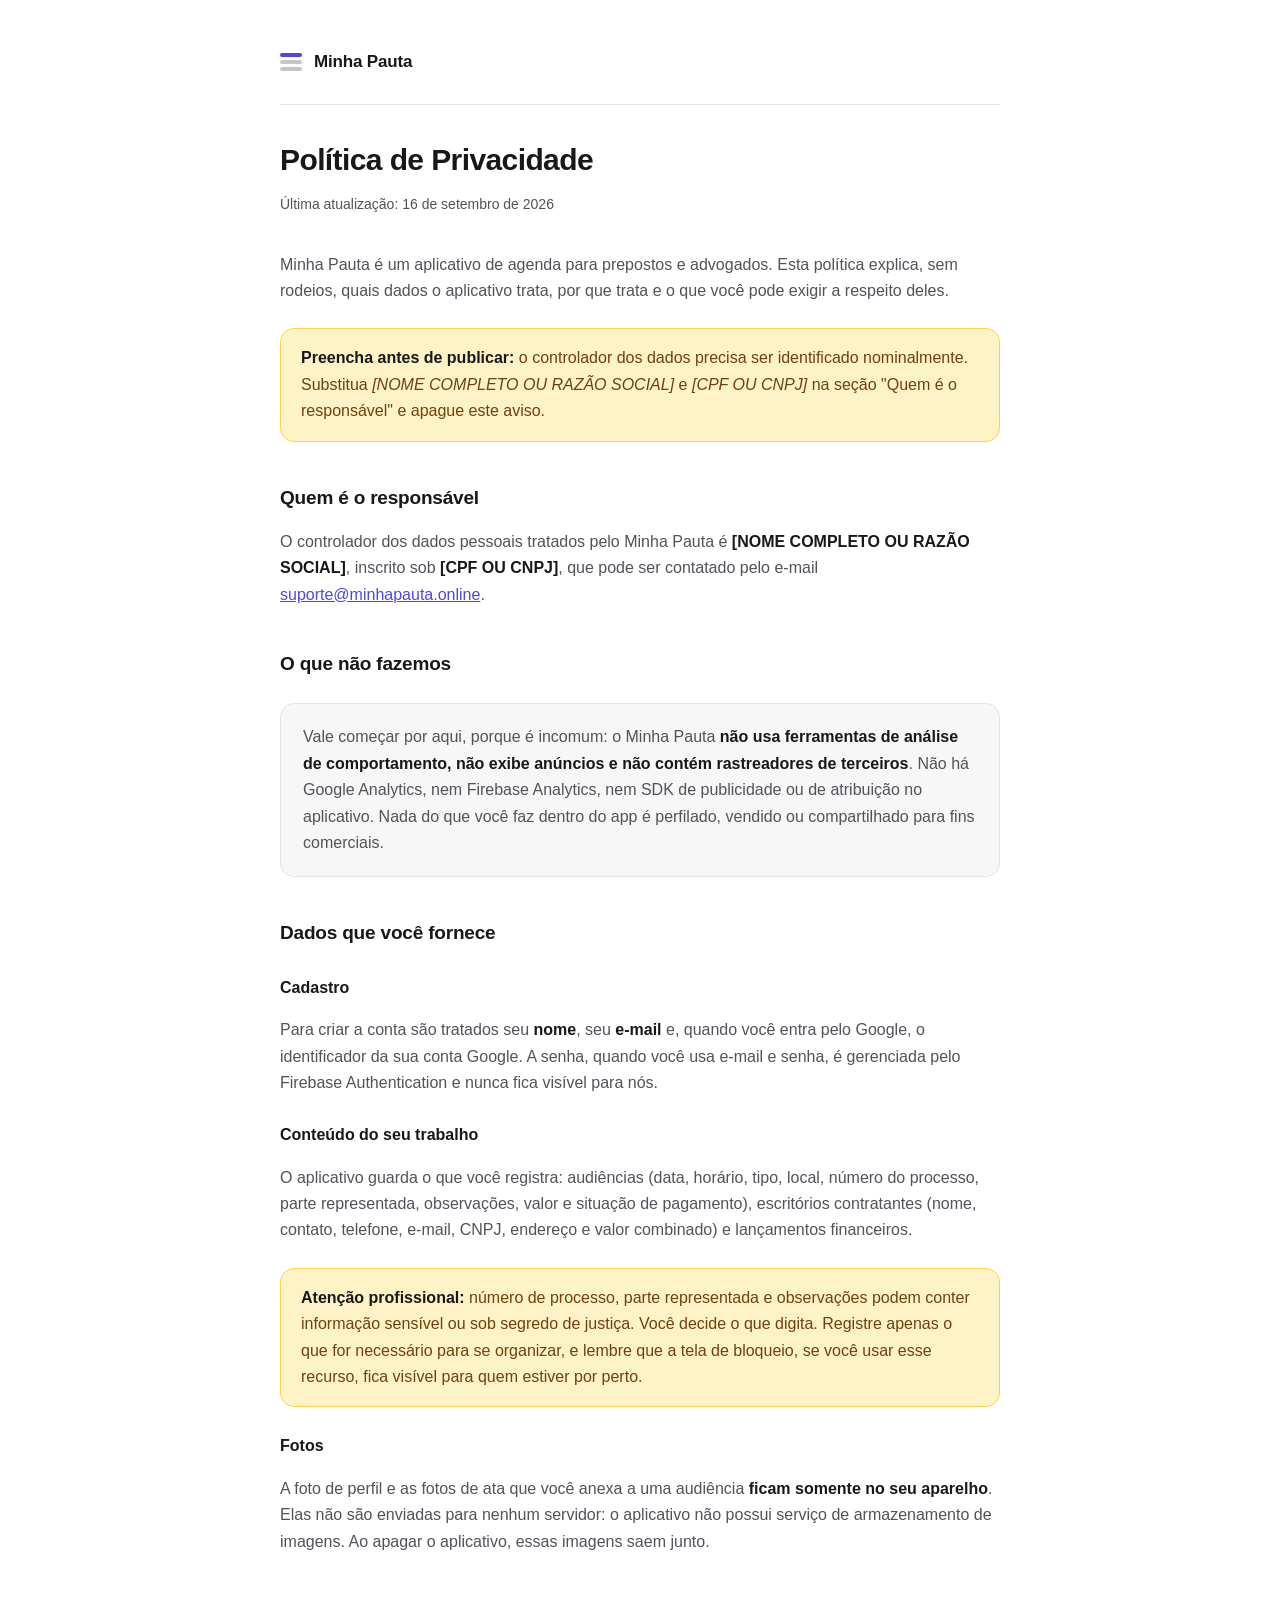
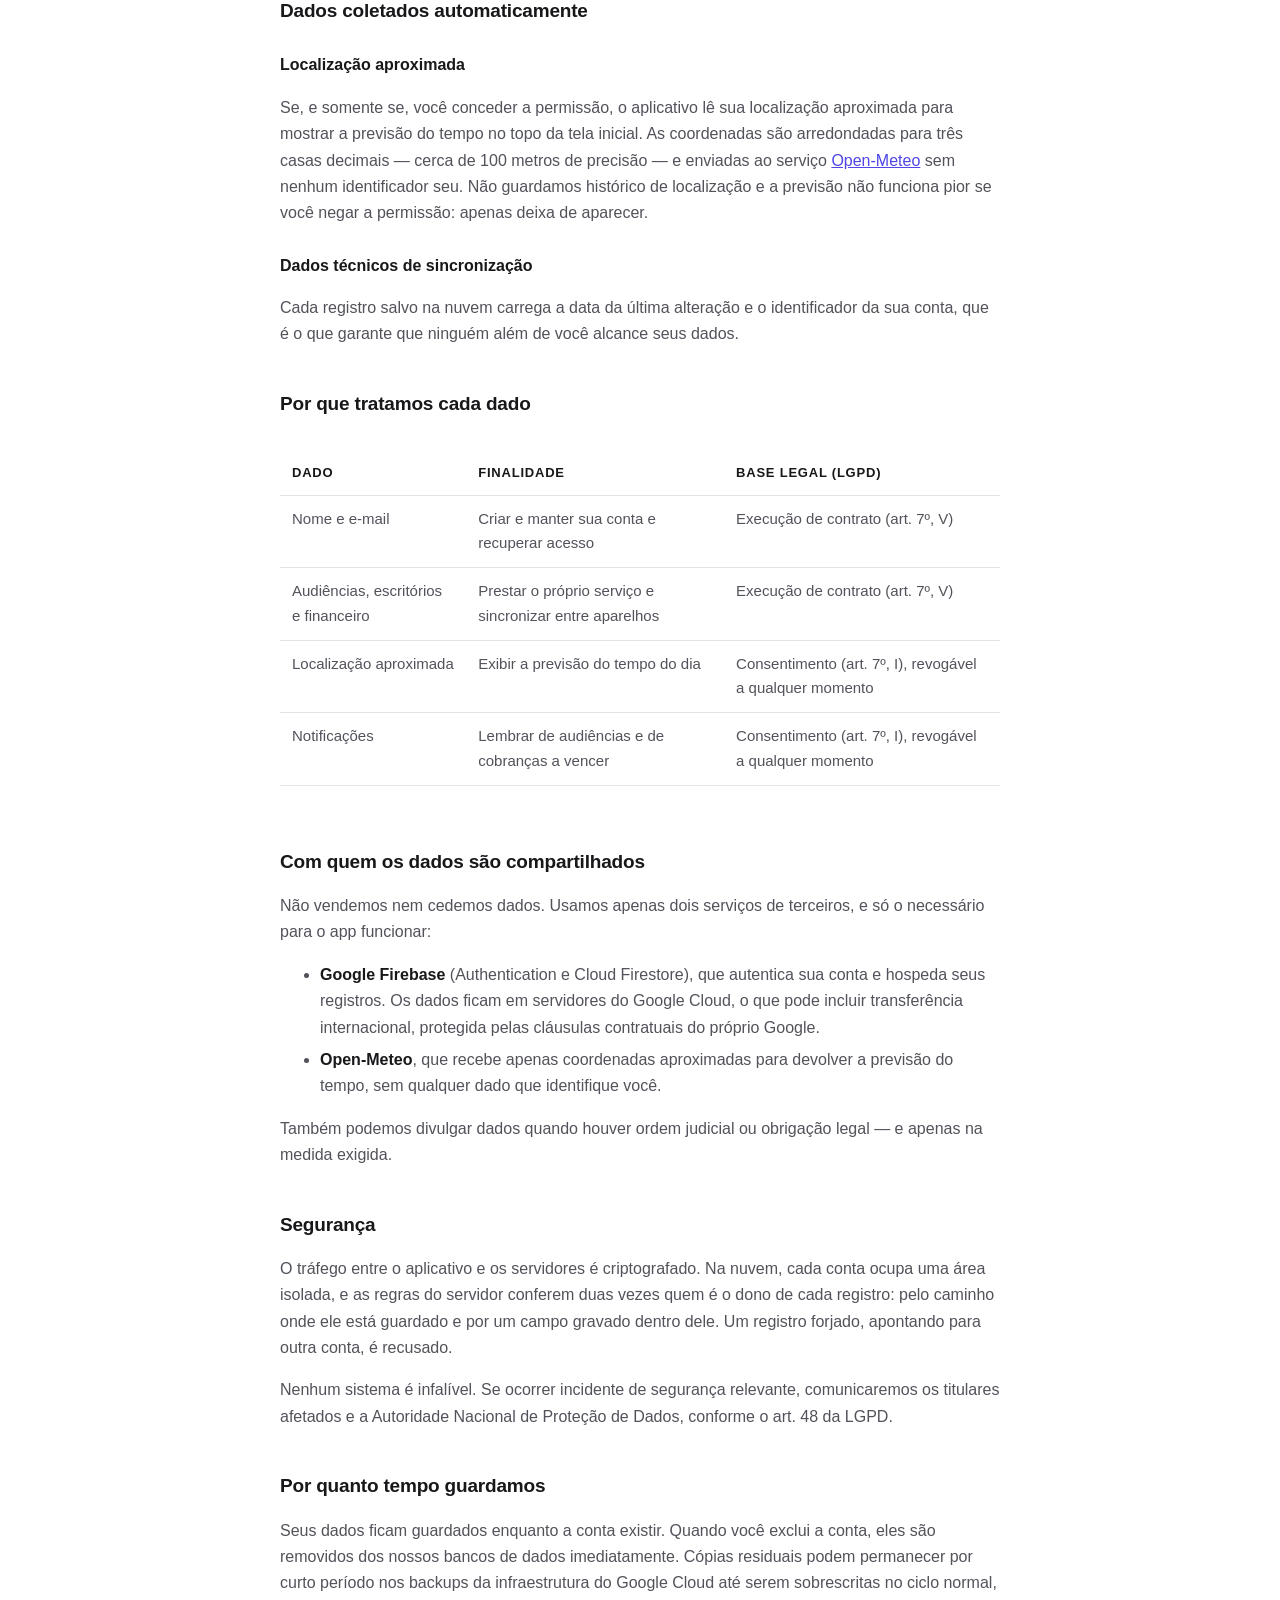
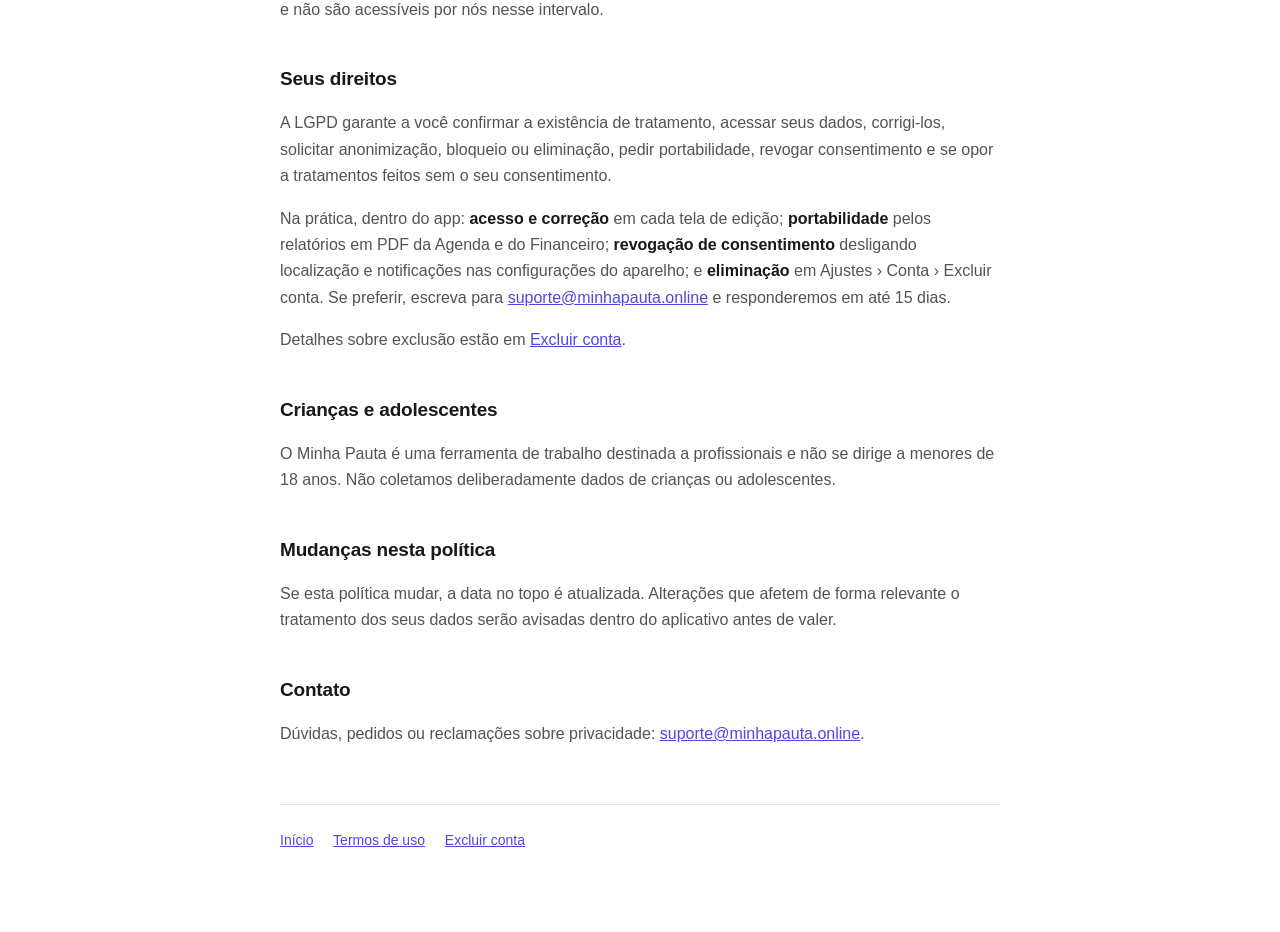
==== privacidade.html @ 0e904e66 "Publica as páginas exigidas pela Google Play Política de privacidade, termos de uso e a página de pe" ====
<!doctype html>
<html lang="pt-BR">
<head>
<meta charset="utf-8">
<meta name="viewport" content="width=device-width, initial-scale=1">
<title>Política de Privacidade — Minha Pauta</title>
<link rel="stylesheet" href="estilo.css">
</head>
<body>
<div class="pagina">

<header class="marca">
  <span class="simbolo" aria-hidden="true">
    <span class="ativa"></span><span></span><span></span>
  </span>
  <span class="nome">Minha Pauta</span>
</header>

<h1>Política de Privacidade</h1>
<p class="data">Última atualização: 16 de setembro de 2026</p>

<p>
  Minha Pauta é um aplicativo de agenda para prepostos e advogados. Esta
  política explica, sem rodeios, quais dados o aplicativo trata, por que
  trata e o que você pode exigir a respeito deles.
</p>

<div class="aviso">
  <p>
    <strong>Preencha antes de publicar:</strong> o controlador dos dados
    precisa ser identificado nominalmente. Substitua
    <em>[NOME COMPLETO OU RAZÃO SOCIAL]</em> e <em>[CPF OU CNPJ]</em> na
    seção "Quem é o responsável" e apague este aviso.
  </p>
</div>

<h2>Quem é o responsável</h2>
<p>
  O controlador dos dados pessoais tratados pelo Minha Pauta é
  <strong>[NOME COMPLETO OU RAZÃO SOCIAL]</strong>, inscrito sob
  <strong>[CPF OU CNPJ]</strong>, que pode ser contatado pelo e-mail
  <a href="mailto:suporte@minhapauta.online">suporte@minhapauta.online</a>.
</p>

<h2>O que não fazemos</h2>
<div class="cartao">
  <p>
    Vale começar por aqui, porque é incomum: o Minha Pauta
    <strong>não usa ferramentas de análise de comportamento, não exibe
    anúncios e não contém rastreadores de terceiros</strong>. Não há
    Google Analytics, nem Firebase Analytics, nem SDK de publicidade ou
    de atribuição no aplicativo. Nada do que você faz dentro do app é
    perfilado, vendido ou compartilhado para fins comerciais.
  </p>
</div>

<h2>Dados que você fornece</h2>

<h3>Cadastro</h3>
<p>
  Para criar a conta são tratados seu <strong>nome</strong>, seu
  <strong>e-mail</strong> e, quando você entra pelo Google, o
  identificador da sua conta Google. A senha, quando você usa e-mail e
  senha, é gerenciada pelo Firebase Authentication e nunca fica visível
  para nós.
</p>

<h3>Conteúdo do seu trabalho</h3>
<p>
  O aplicativo guarda o que você registra: audiências (data, horário,
  tipo, local, número do processo, parte representada, observações,
  valor e situação de pagamento), escritórios contratantes (nome,
  contato, telefone, e-mail, CNPJ, endereço e valor combinado) e
  lançamentos financeiros.
</p>

<div class="aviso">
  <p>
    <strong>Atenção profissional:</strong> número de processo, parte
    representada e observações podem conter informação sensível ou sob
    segredo de justiça. Você decide o que digita. Registre apenas o que
    for necessário para se organizar, e lembre que a tela de bloqueio,
    se você usar esse recurso, fica visível para quem estiver por perto.
  </p>
</div>

<h3>Fotos</h3>
<p>
  A foto de perfil e as fotos de ata que você anexa a uma audiência
  <strong>ficam somente no seu aparelho</strong>. Elas não são enviadas
  para nenhum servidor: o aplicativo não possui serviço de armazenamento
  de imagens. Ao apagar o aplicativo, essas imagens saem junto.
</p>

<h2>Dados coletados automaticamente</h2>

<h3>Localização aproximada</h3>
<p>
  Se, e somente se, você conceder a permissão, o aplicativo lê sua
  localização aproximada para mostrar a previsão do tempo no topo da
  tela inicial. As coordenadas são arredondadas para três casas decimais
  — cerca de 100 metros de precisão — e enviadas ao serviço
  <a href="https://open-meteo.com/" rel="noopener">Open-Meteo</a> sem
  nenhum identificador seu. Não guardamos histórico de localização e a
  previsão não funciona pior se você negar a permissão: apenas deixa de
  aparecer.
</p>

<h3>Dados técnicos de sincronização</h3>
<p>
  Cada registro salvo na nuvem carrega a data da última alteração e o
  identificador da sua conta, que é o que garante que ninguém além de
  você alcance seus dados.
</p>

<h2>Por que tratamos cada dado</h2>

<div class="rolagem">
<table>
  <thead>
    <tr><th>Dado</th><th>Finalidade</th><th>Base legal (LGPD)</th></tr>
  </thead>
  <tbody>
    <tr>
      <td>Nome e e-mail</td>
      <td>Criar e manter sua conta e recuperar acesso</td>
      <td>Execução de contrato (art. 7º, V)</td>
    </tr>
    <tr>
      <td>Audiências, escritórios e financeiro</td>
      <td>Prestar o próprio serviço e sincronizar entre aparelhos</td>
      <td>Execução de contrato (art. 7º, V)</td>
    </tr>
    <tr>
      <td>Localização aproximada</td>
      <td>Exibir a previsão do tempo do dia</td>
      <td>Consentimento (art. 7º, I), revogável a qualquer momento</td>
    </tr>
    <tr>
      <td>Notificações</td>
      <td>Lembrar de audiências e de cobranças a vencer</td>
      <td>Consentimento (art. 7º, I), revogável a qualquer momento</td>
    </tr>
  </tbody>
</table>
</div>

<h2>Com quem os dados são compartilhados</h2>
<p>
  Não vendemos nem cedemos dados. Usamos apenas dois serviços de
  terceiros, e só o necessário para o app funcionar:
</p>
<ul>
  <li>
    <strong>Google Firebase</strong> (Authentication e Cloud Firestore),
    que autentica sua conta e hospeda seus registros. Os dados ficam em
    servidores do Google Cloud, o que pode incluir transferência
    internacional, protegida pelas cláusulas contratuais do próprio
    Google.
  </li>
  <li>
    <strong>Open-Meteo</strong>, que recebe apenas coordenadas
    aproximadas para devolver a previsão do tempo, sem qualquer dado que
    identifique você.
  </li>
</ul>
<p>
  Também podemos divulgar dados quando houver ordem judicial ou
  obrigação legal — e apenas na medida exigida.
</p>

<h2>Segurança</h2>
<p>
  O tráfego entre o aplicativo e os servidores é criptografado. Na
  nuvem, cada conta ocupa uma área isolada, e as regras do servidor
  conferem duas vezes quem é o dono de cada registro: pelo caminho onde
  ele está guardado e por um campo gravado dentro dele. Um registro
  forjado, apontando para outra conta, é recusado.
</p>
<p>
  Nenhum sistema é infalível. Se ocorrer incidente de segurança
  relevante, comunicaremos os titulares afetados e a Autoridade Nacional
  de Proteção de Dados, conforme o art. 48 da LGPD.
</p>

<h2>Por quanto tempo guardamos</h2>
<p>
  Seus dados ficam guardados enquanto a conta existir. Quando você
  exclui a conta, eles são removidos dos nossos bancos de dados
  imediatamente. Cópias residuais podem permanecer por curto período nos
  backups da infraestrutura do Google Cloud até serem sobrescritas no
  ciclo normal, e não são acessíveis por nós nesse intervalo.
</p>

<h2>Seus direitos</h2>
<p>
  A LGPD garante a você confirmar a existência de tratamento, acessar
  seus dados, corrigi-los, solicitar anonimização, bloqueio ou
  eliminação, pedir portabilidade, revogar consentimento e se opor a
  tratamentos feitos sem o seu consentimento.
</p>
<p>
  Na prática, dentro do app: <strong>acesso e correção</strong> em cada
  tela de edição; <strong>portabilidade</strong> pelos relatórios em PDF
  da Agenda e do Financeiro; <strong>revogação de consentimento</strong>
  desligando localização e notificações nas configurações do aparelho; e
  <strong>eliminação</strong> em Ajustes › Conta › Excluir conta. Se
  preferir, escreva para
  <a href="mailto:suporte@minhapauta.online">suporte@minhapauta.online</a>
  e responderemos em até 15 dias.
</p>
<p>
  Detalhes sobre exclusão estão em
  <a href="excluir-conta.html">Excluir conta</a>.
</p>

<h2>Crianças e adolescentes</h2>
<p>
  O Minha Pauta é uma ferramenta de trabalho destinada a profissionais e
  não se dirige a menores de 18 anos. Não coletamos deliberadamente
  dados de crianças ou adolescentes.
</p>

<h2>Mudanças nesta política</h2>
<p>
  Se esta política mudar, a data no topo é atualizada. Alterações que
  afetem de forma relevante o tratamento dos seus dados serão avisadas
  dentro do aplicativo antes de valer.
</p>

<h2>Contato</h2>
<p>
  Dúvidas, pedidos ou reclamações sobre privacidade:
  <a href="mailto:suporte@minhapauta.online">suporte@minhapauta.online</a>.
</p>

<footer>
  <a href="index.html">Início</a>
  <a href="termos.html">Termos de uso</a>
  <a href="excluir-conta.html">Excluir conta</a>
</footer>

</div>
</body>
</html>
---- estilo.css ----
/* Identidade visual das páginas públicas de Minha Pauta.
   Mesma lógica do app: preto e branco com um acento, tipografia do
   sistema, e tudo legível no claro e no escuro. */

:root {
  --fundo: #ffffff;
  --superficie: #f7f7f8;
  --borda: #e4e4e7;
  --texto: #18181b;
  --texto-suave: #52525b;
  --acento: #4f46e5;
  --aviso-fundo: #fef3c7;
  --aviso-borda: #fcd34d;
  --aviso-texto: #713f12;
}

@media (prefers-color-scheme: dark) {
  :root {
    --fundo: #0a0a0b;
    --superficie: #141416;
    --borda: #27272a;
    --texto: #fafafa;
    --texto-suave: #a1a1aa;
    --acento: #818cf8;
    --aviso-fundo: #2a2113;
    --aviso-borda: #5a4620;
    --aviso-texto: #fde68a;
  }
}

* {
  box-sizing: border-box;
}

body {
  margin: 0;
  padding: 0 20px;
  background: var(--fundo);
  color: var(--texto);
  font-family: -apple-system, BlinkMacSystemFont, "Segoe UI", Roboto,
    "Helvetica Neue", Arial, sans-serif;
  font-size: 16px;
  line-height: 1.65;
  -webkit-font-smoothing: antialiased;
}

.pagina {
  max-width: 720px;
  margin: 0 auto;
  padding-block: 48px 80px;
}

header.marca {
  display: flex;
  align-items: center;
  gap: 12px;
  padding-bottom: 28px;
  margin-bottom: 36px;
  border-bottom: 1px solid var(--borda);
}

.marca .simbolo {
  display: flex;
  flex-direction: column;
  gap: 3px;
  width: 22px;
}

.marca .simbolo span {
  display: block;
  height: 4px;
  border-radius: 2px;
  background: var(--texto);
  opacity: 0.25;
}

.marca .simbolo span.ativa {
  opacity: 1;
  background: var(--acento);
}

.marca .nome {
  font-weight: 700;
  font-size: 17px;
  letter-spacing: -0.01em;
}

h1 {
  font-size: 30px;
  line-height: 1.25;
  letter-spacing: -0.02em;
  margin: 0 0 8px;
}

h2 {
  font-size: 19px;
  letter-spacing: -0.01em;
  margin: 40px 0 12px;
}

h3 {
  font-size: 16px;
  margin: 26px 0 8px;
}

p,
li {
  color: var(--texto-suave);
}

li {
  margin-bottom: 6px;
}

strong {
  color: var(--texto);
  font-weight: 600;
}

a {
  color: var(--acento);
}

.data {
  font-size: 14px;
  color: var(--texto-suave);
  margin-bottom: 36px;
}

.cartao {
  background: var(--superficie);
  border: 1px solid var(--borda);
  border-radius: 14px;
  padding: 20px 22px;
  margin: 24px 0;
}

.cartao p:last-child,
.cartao ul:last-child {
  margin-bottom: 0;
}

.cartao p:first-child,
.cartao h3:first-child {
  margin-top: 0;
}

.aviso {
  background: var(--aviso-fundo);
  border: 1px solid var(--aviso-borda);
  border-radius: 14px;
  padding: 16px 20px;
  margin: 24px 0;
}

.aviso p {
  color: var(--aviso-texto);
  margin: 0;
}

table {
  width: 100%;
  border-collapse: collapse;
  margin: 20px 0;
  font-size: 15px;
}

.rolagem {
  overflow-x: auto;
}

th,
td {
  text-align: left;
  padding: 11px 12px;
  border-bottom: 1px solid var(--borda);
  vertical-align: top;
}

th {
  font-weight: 600;
  color: var(--texto);
  font-size: 13px;
  text-transform: uppercase;
  letter-spacing: 0.06em;
}

td {
  color: var(--texto-suave);
}

ol.passos {
  counter-reset: passo;
  list-style: none;
  padding-left: 0;
}

ol.passos li {
  counter-increment: passo;
  position: relative;
  padding-left: 40px;
  margin-bottom: 14px;
}

ol.passos li::before {
  content: counter(passo);
  position: absolute;
  left: 0;
  top: 1px;
  width: 26px;
  height: 26px;
  border-radius: 50%;
  background: var(--texto);
  color: var(--fundo);
  font-size: 13px;
  font-weight: 700;
  display: flex;
  align-items: center;
  justify-content: center;
}

footer {
  margin-top: 56px;
  padding-top: 24px;
  border-top: 1px solid var(--borda);
  font-size: 14px;
  color: var(--texto-suave);
}

footer a {
  margin-right: 16px;
  white-space: nowrap;
}

@media (max-width: 520px) {
  h1 {
    font-size: 25px;
  }
  .pagina {
    padding-block: 32px 60px;
  }
}
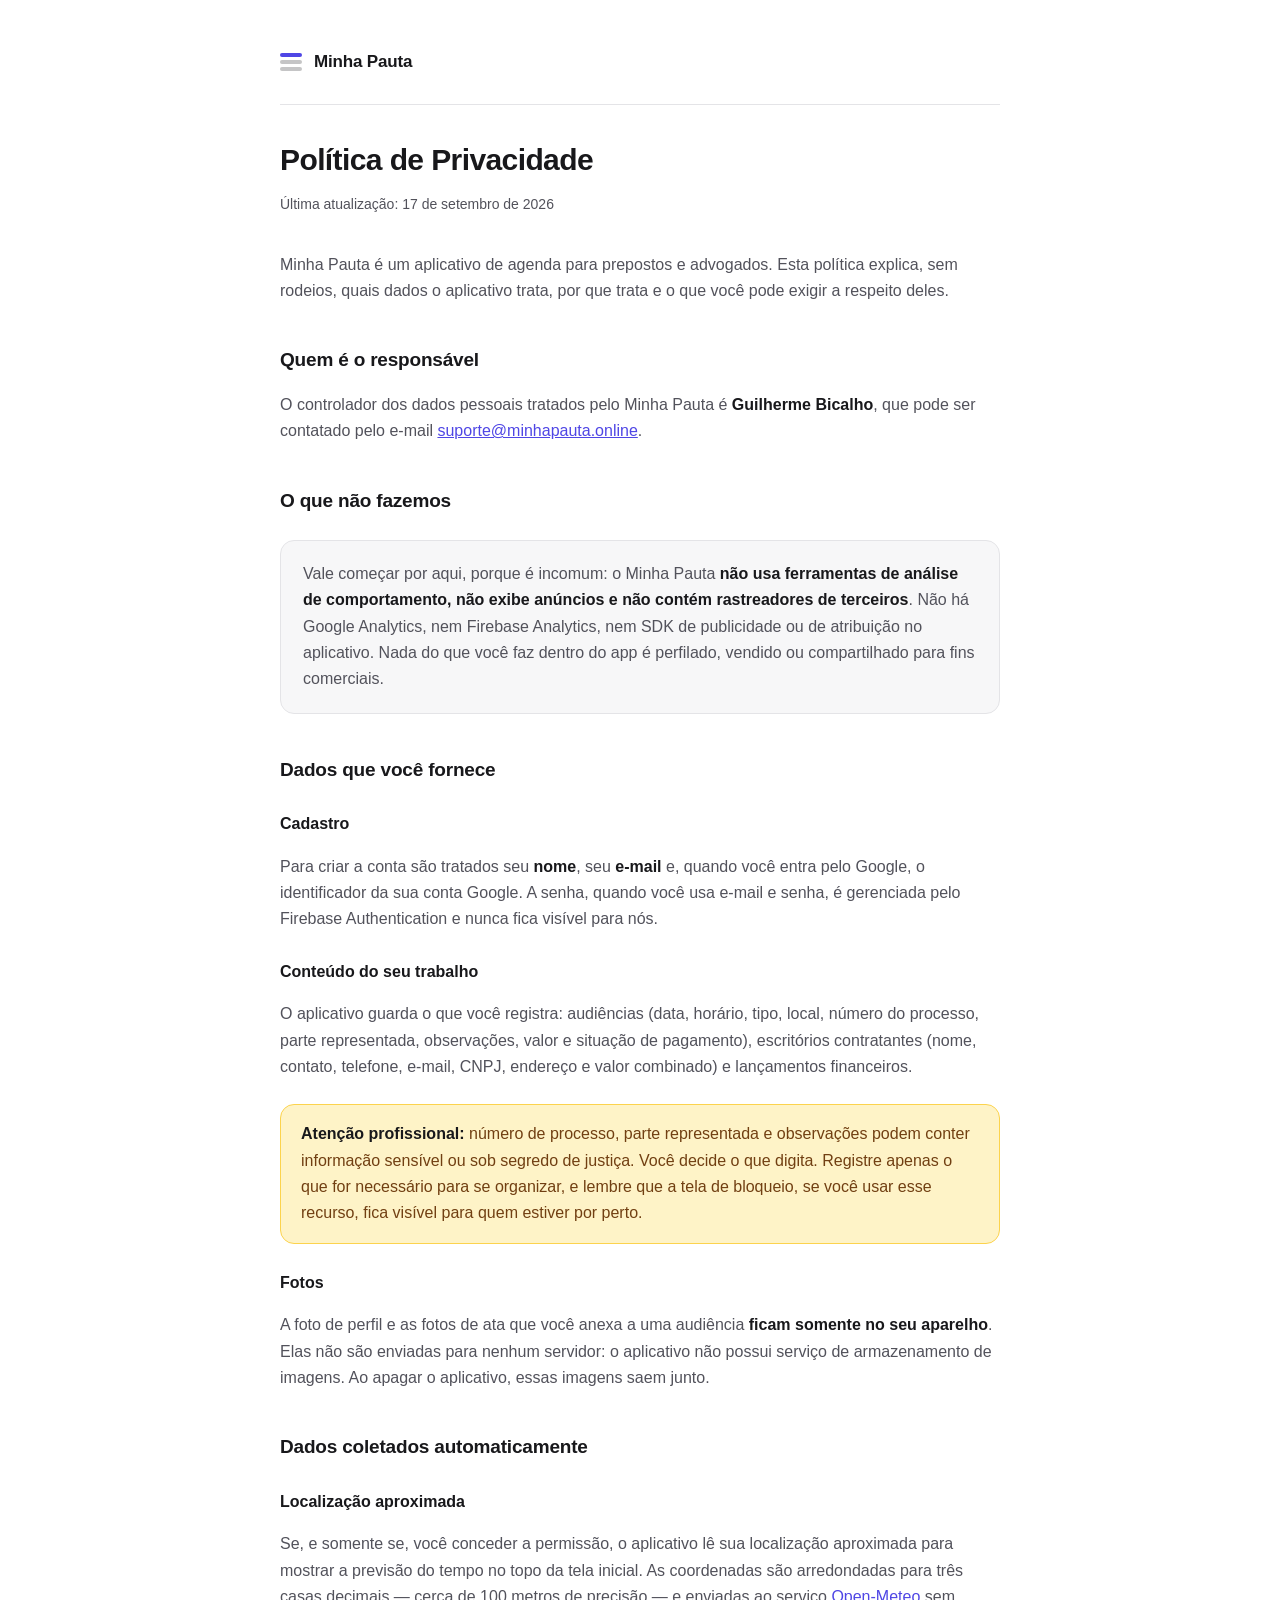
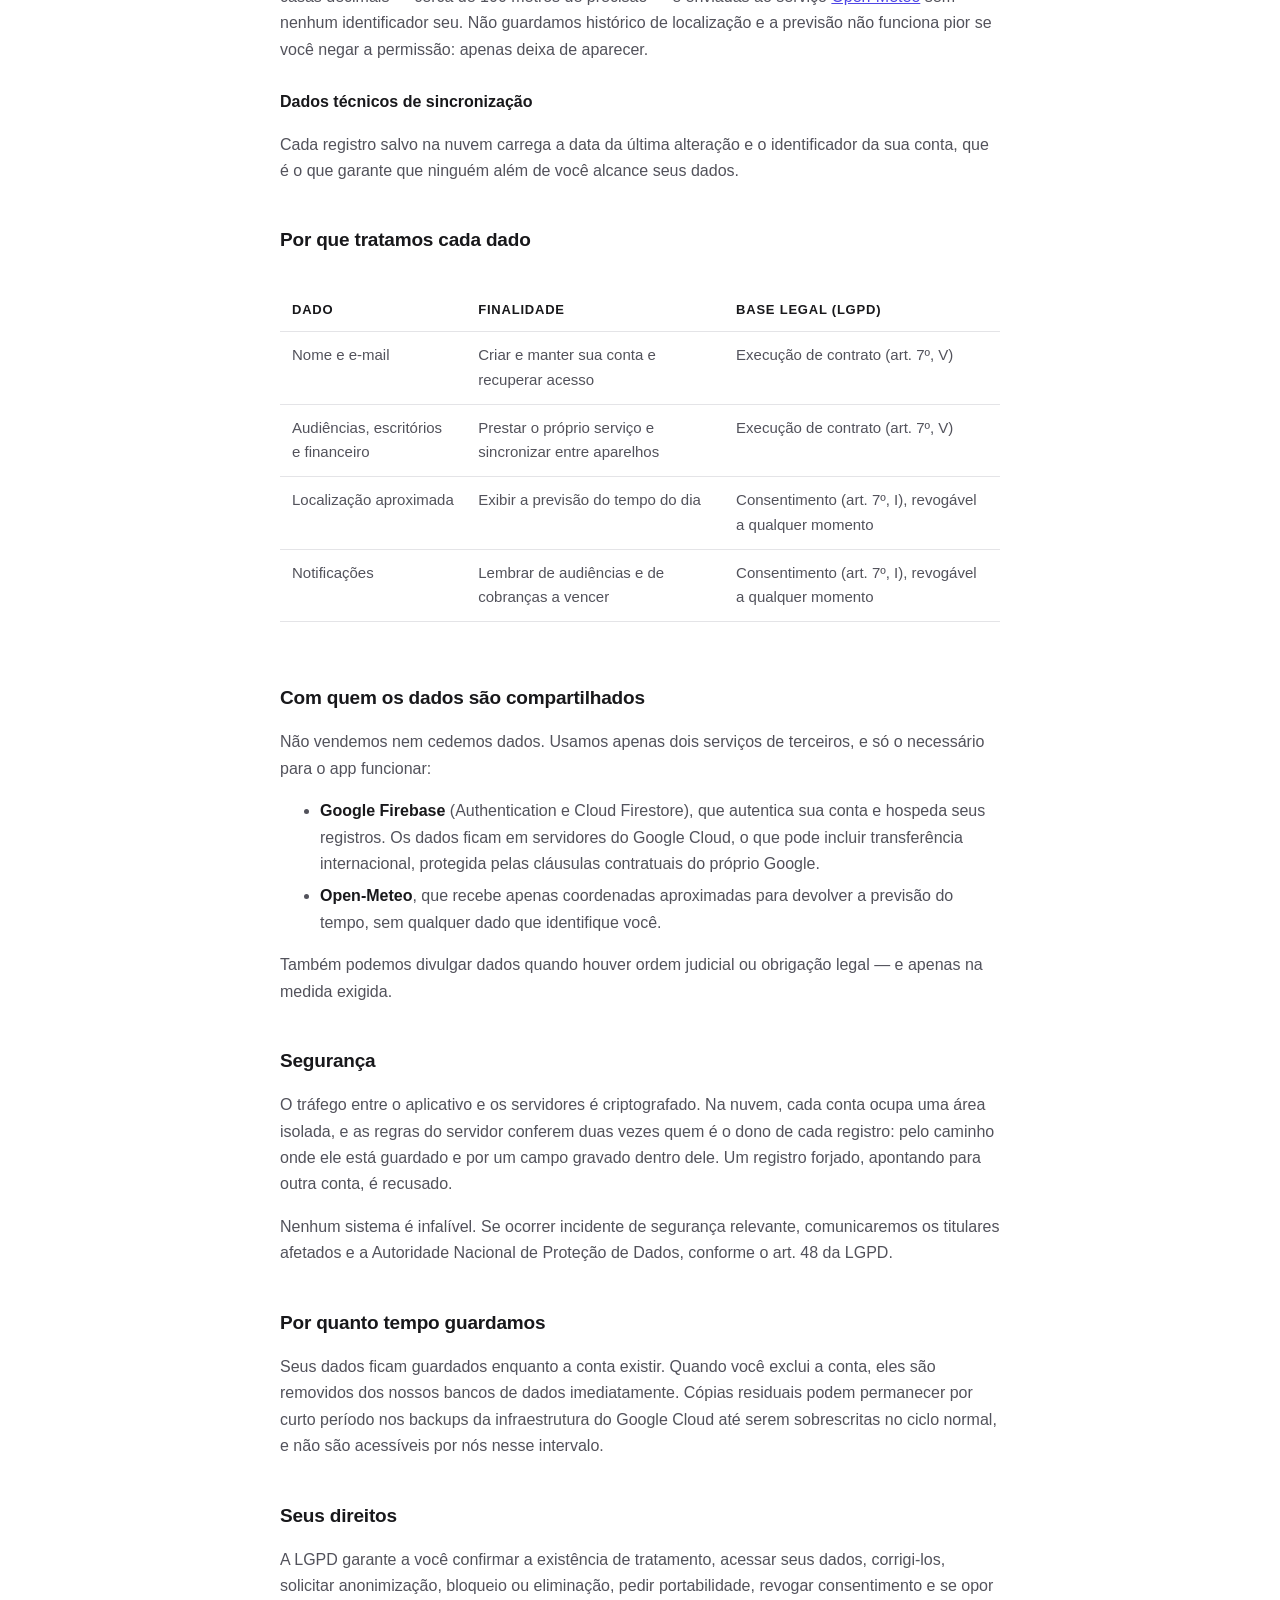
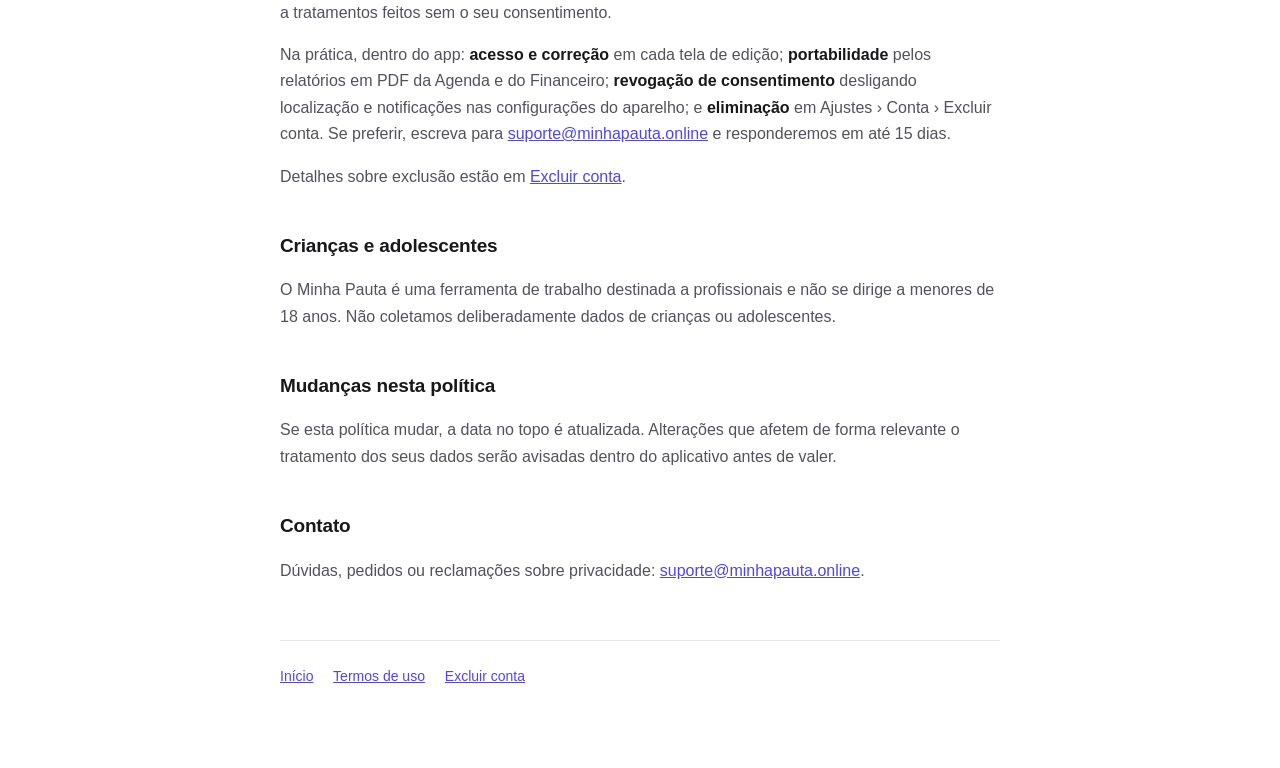
==== commit 7c5012e8: "Identifica o responsável e remove as notas de edição As páginas estavam no ar com o aviso "Preencha " ====
--- a/privacidade.html
+++ b/privacidade.html
@@ -17,7 +17,7 @@
 </header>
 
 <h1>Política de Privacidade</h1>
-<p class="data">Última atualização: 16 de setembro de 2026</p>
+<p class="data">Última atualização: 17 de setembro de 2026</p>
 
 <p>
   Minha Pauta é um aplicativo de agenda para prepostos e advogados. Esta
@@ -25,20 +25,10 @@
   trata e o que você pode exigir a respeito deles.
 </p>
 
-<div class="aviso">
-  <p>
-    <strong>Preencha antes de publicar:</strong> o controlador dos dados
-    precisa ser identificado nominalmente. Substitua
-    <em>[NOME COMPLETO OU RAZÃO SOCIAL]</em> e <em>[CPF OU CNPJ]</em> na
-    seção "Quem é o responsável" e apague este aviso.
-  </p>
-</div>
-
 <h2>Quem é o responsável</h2>
 <p>
   O controlador dos dados pessoais tratados pelo Minha Pauta é
-  <strong>[NOME COMPLETO OU RAZÃO SOCIAL]</strong>, inscrito sob
-  <strong>[CPF OU CNPJ]</strong>, que pode ser contatado pelo e-mail
+  <strong>Guilherme Bicalho</strong>, que pode ser contatado pelo e-mail
   <a href="mailto:suporte@minhapauta.online">suporte@minhapauta.online</a>.
 </p>
 
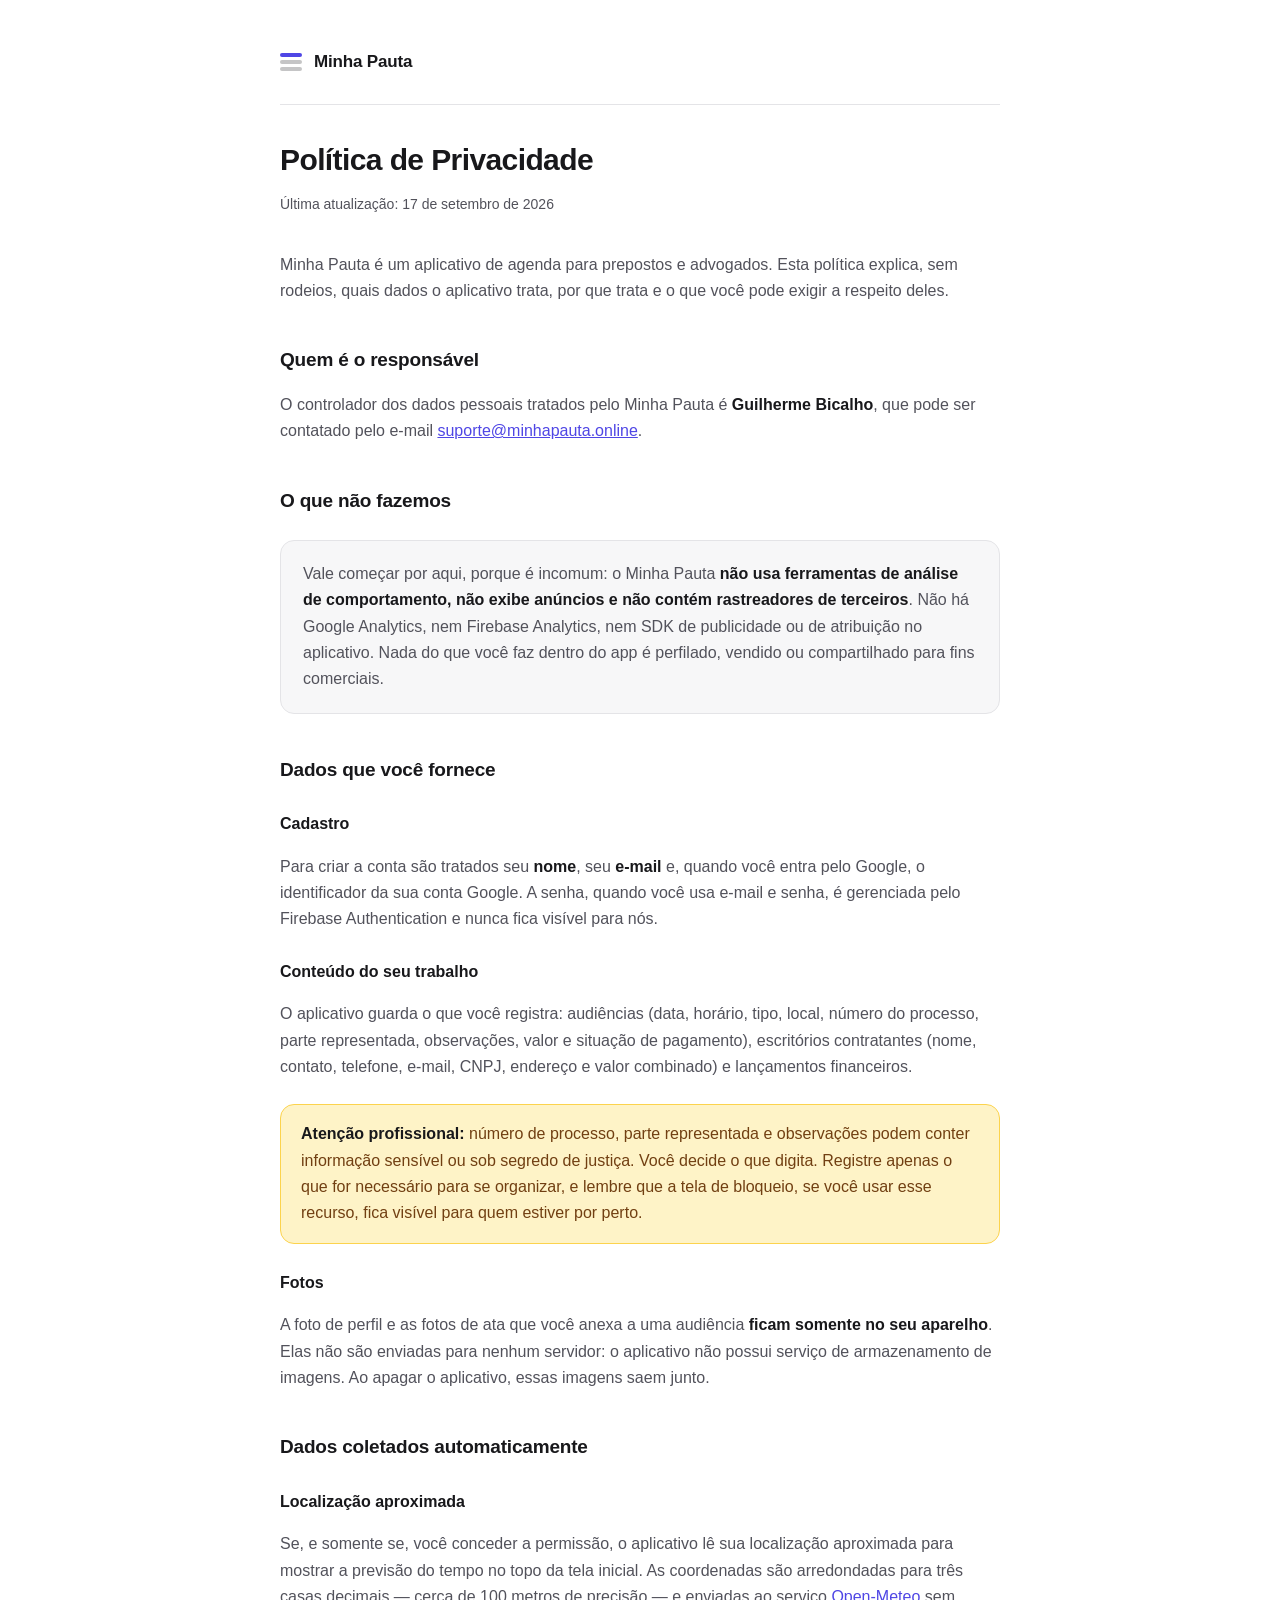
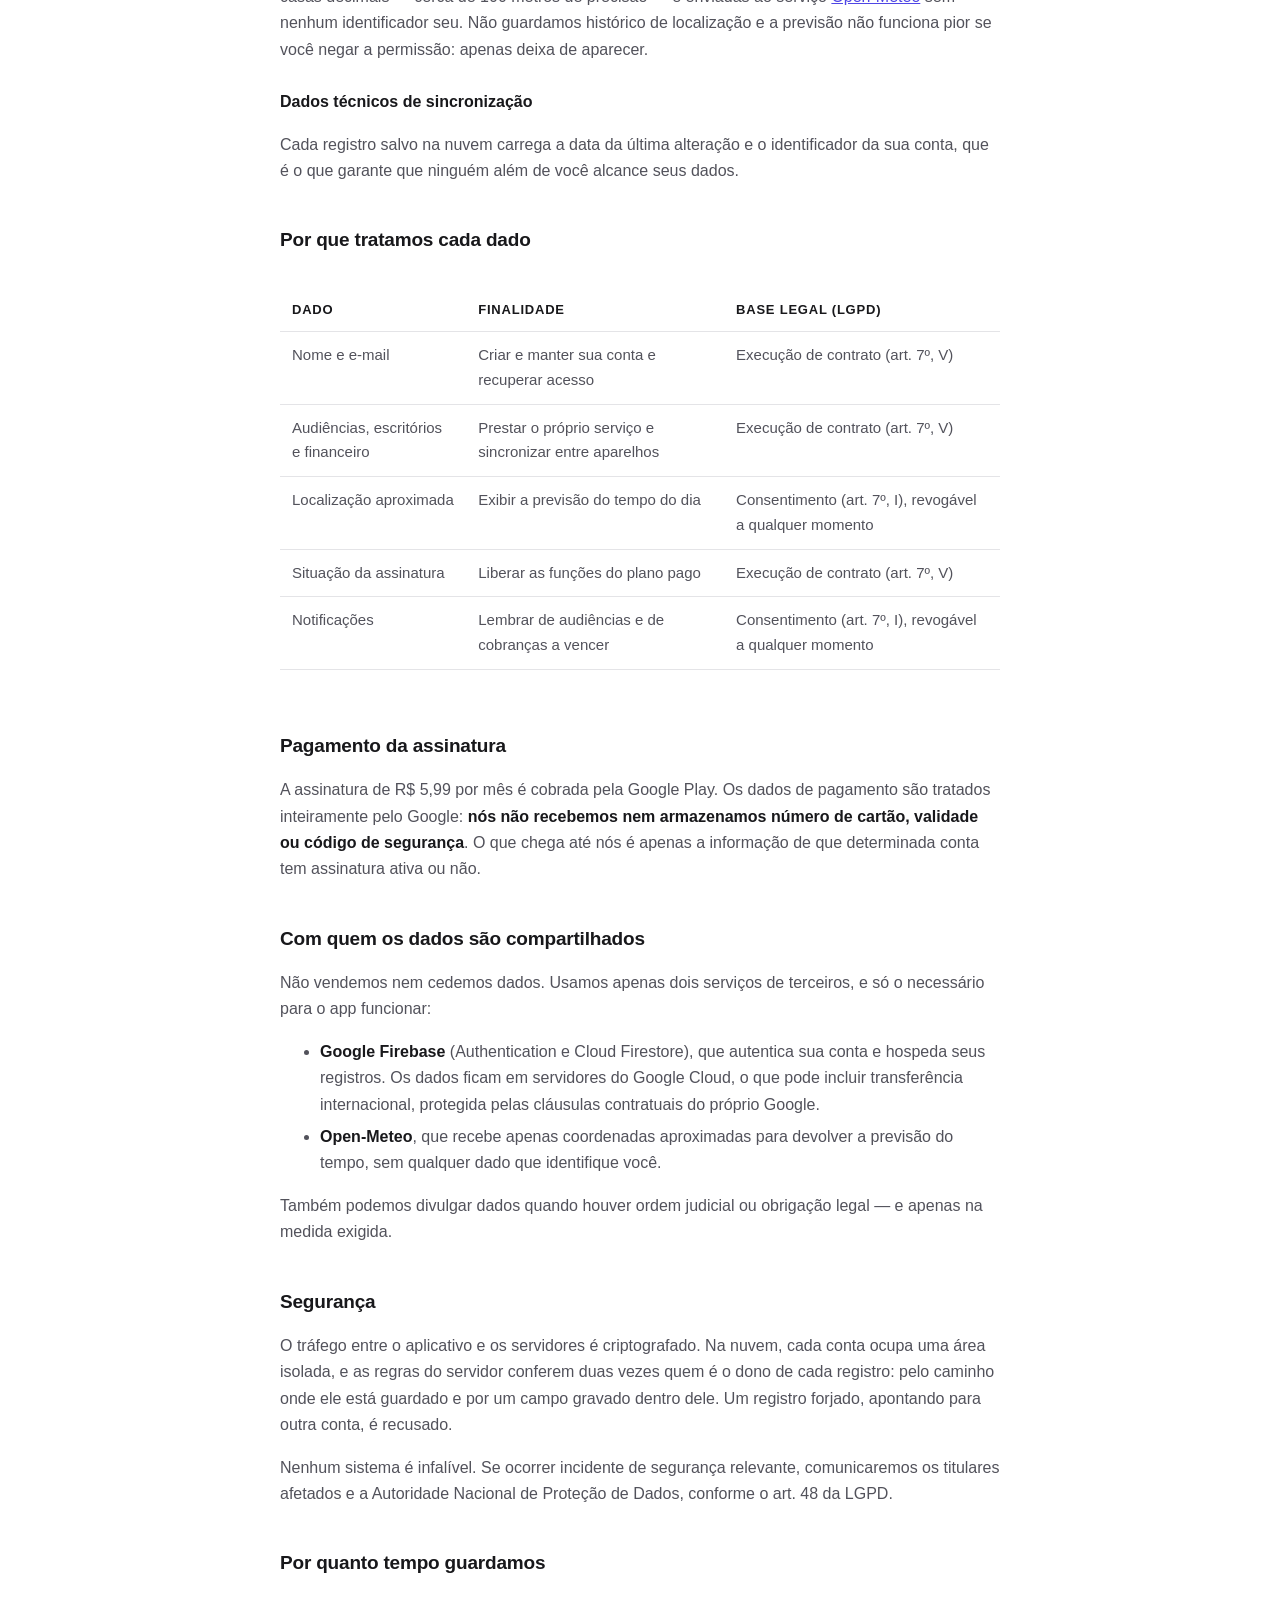
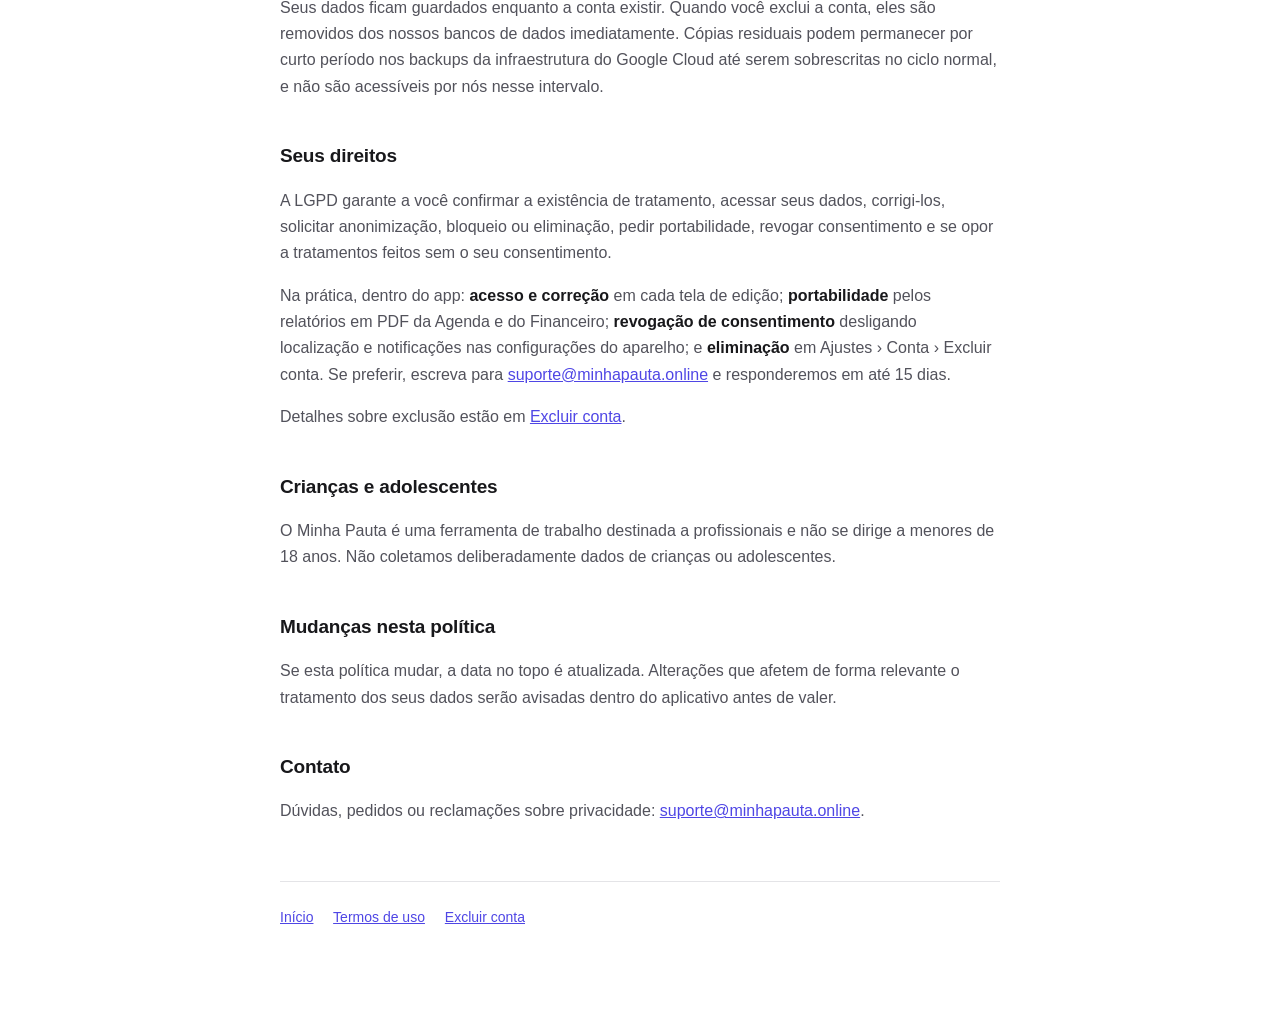
==== commit e9f3d02a: "Documenta a assinatura mensal de R$ 5,99 Os termos ganham as cláusulas que uma assinatura exige e qu" ====
--- a/privacidade.html
+++ b/privacidade.html
@@ -127,6 +127,11 @@
       <td>Consentimento (art. 7º, I), revogável a qualquer momento</td>
     </tr>
     <tr>
+      <td>Situação da assinatura</td>
+      <td>Liberar as funções do plano pago</td>
+      <td>Execução de contrato (art. 7º, V)</td>
+    </tr>
+    <tr>
       <td>Notificações</td>
       <td>Lembrar de audiências e de cobranças a vencer</td>
       <td>Consentimento (art. 7º, I), revogável a qualquer momento</td>
@@ -134,6 +139,15 @@
   </tbody>
 </table>
 </div>
+
+<h2>Pagamento da assinatura</h2>
+<p>
+  A assinatura de R$ 5,99 por mês é cobrada pela Google Play. Os dados
+  de pagamento são tratados inteiramente pelo Google: <strong>nós não
+  recebemos nem armazenamos número de cartão, validade ou código de
+  segurança</strong>. O que chega até nós é apenas a informação de que
+  determinada conta tem assinatura ativa ou não.
+</p>
 
 <h2>Com quem os dados são compartilhados</h2>
 <p>
